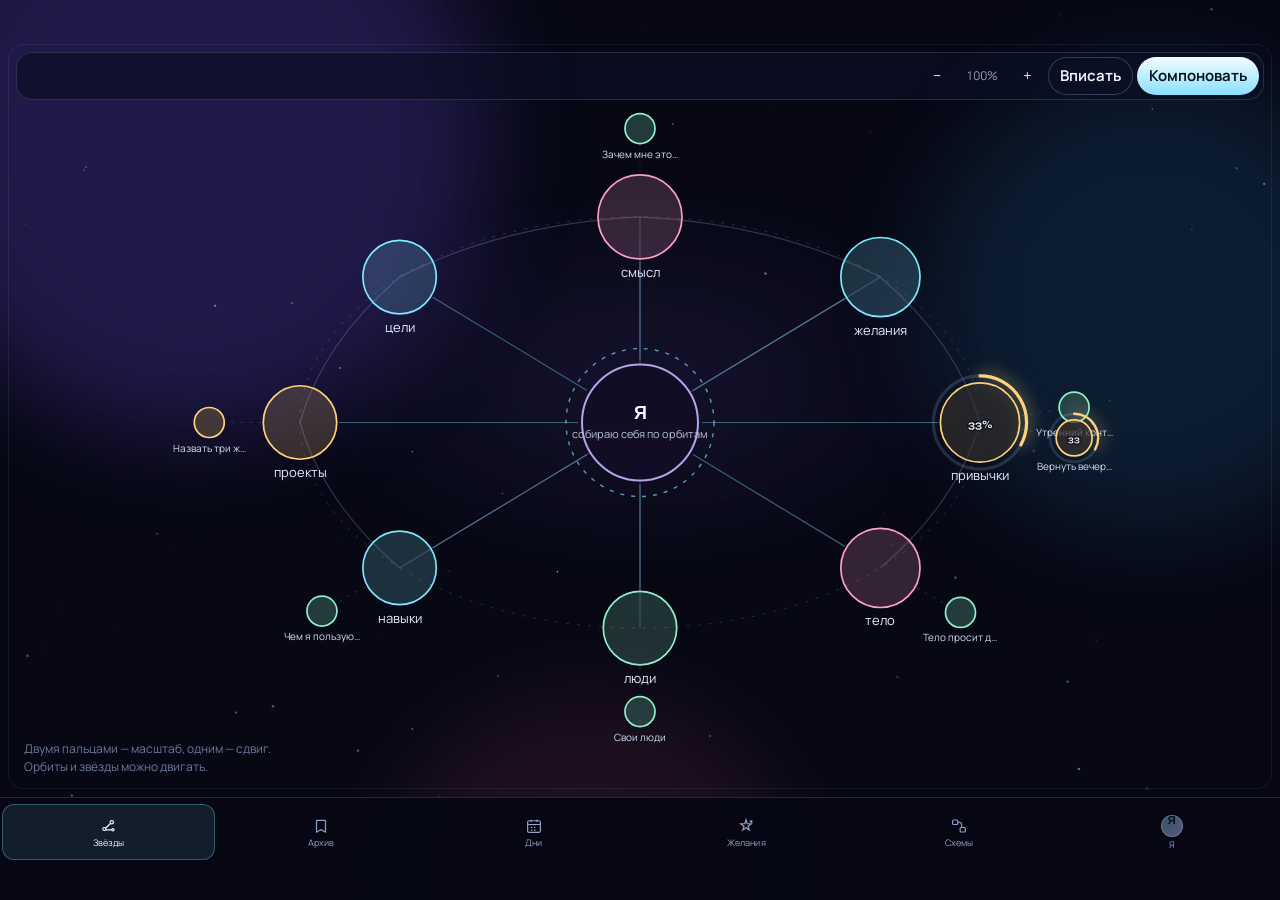
==== android/app/src/main/assets/www/index.html @ 4fc2d61b "Импорт проекта: Django-бэкенд, веб-фронт и Android-приложение Состояние на момент передачи разработк" ====
<!DOCTYPE html>
<html lang="ru">
<head>
  <meta charset="UTF-8" />
  <meta name="viewport" content="width=device-width, initial-scale=1, viewport-fit=cover, maximum-scale=1, user-scalable=no" />
  <meta name="theme-color" content="#070814" />
  <meta name="color-scheme" content="dark" />
  <meta name="csrf-token" content="" />
  <title>VoidPrism</title>
  <link rel="icon" href="favicon.svg" type="image/svg+xml" />
  <link rel="preconnect" href="https://fonts.googleapis.com" />
  <link rel="preconnect" href="https://fonts.gstatic.com" crossorigin />
  <link href="https://fonts.googleapis.com/css2?family=Manrope:wght@400;500;600;700&family=Syne:wght@600;700;800&display=swap" rel="stylesheet" />
  <link rel="stylesheet" href="css/app.css" />
  <link rel="stylesheet" href="css/mobile.css" />
</head>
<body class="is-mobile-app">
  <div class="nebula" aria-hidden="true">
    <span></span>
    <span></span>
    <span></span>
  </div>
  <canvas id="stars" aria-hidden="true"></canvas>
  <div id="app"></div>
  <script type="module" src="js/app.js"></script>
</body>
</html>
---- android/app/src/main/assets/www/css/app.css ----
:root {
  --void: #070814;
  --ink: #eef2ff;
  --muted: #93a0c4;
  --faint: #6d789c;
  --line: rgba(186, 204, 255, 0.16);
  --glass: rgba(12, 16, 38, 0.72);
  --cyan: #7ee7ff;
  --violet: #c4b5fd;
  --rose: #ff9ec8;
  --amber: #ffd27a;
  --mint: #8ef0c8;
  --shadow: 0 24px 60px rgba(0, 0, 0, 0.35);
  --sans: Manrope, "Segoe UI", sans-serif;
  --display: Syne, "Segoe UI", sans-serif;
  color-scheme: dark;
}

* { box-sizing: border-box; }

html, body {
  margin: 0;
  height: 100%;
  background: var(--void);
  color: var(--ink);
  font-family: var(--sans);
  font-size: 15px;
  line-height: 1.45;
}

body { overflow: hidden; }

button, input, textarea { font: inherit; color: inherit; }

button { cursor: pointer; }

::selection { background: rgba(126, 231, 255, 0.28); }

:focus-visible {
  outline: 2px solid var(--cyan);
  outline-offset: 2px;
}

#stars,
.nebula {
  position: fixed;
  inset: 0;
  width: 100%;
  height: 100%;
  pointer-events: none;
}

.nebula { z-index: 0; }

.nebula span {
  position: absolute;
  border-radius: 50%;
  filter: blur(50px);
  opacity: 0.7;
  animation: drift 32s ease-in-out infinite;
}

.nebula span:nth-child(1) {
  width: 46vw;
  height: 46vw;
  left: -8vw;
  top: -12vw;
  background: rgba(92, 64, 190, 0.45);
}

.nebula span:nth-child(2) {
  width: 36vw;
  height: 36vw;
  right: -8vw;
  top: 8vh;
  background: rgba(36, 120, 170, 0.28);
  animation-delay: -12s;
}

.nebula span:nth-child(3) {
  width: 32vw;
  height: 32vw;
  left: 30vw;
  bottom: -16vw;
  background: rgba(170, 60, 120, 0.22);
  animation-delay: -20s;
}

#stars { z-index: 0; }

#app {
  position: relative;
  z-index: 1;
  height: 100dvh;
  display: grid;
  grid-template-columns: 132px minmax(0, 1fr);
}

.nav {
  display: flex;
  flex-direction: column;
  align-items: stretch;
  gap: 8px;
  padding: 18px 12px 14px;
  border-right: 1px solid var(--line);
  background: rgba(7, 8, 20, 0.45);
  backdrop-filter: blur(16px);
}

.brand {
  display: grid;
  justify-items: center;
  gap: 8px;
  margin-bottom: 12px;
  text-decoration: none;
  color: inherit;
}

.brand-mark {
  width: 38px;
  height: 38px;
  background: conic-gradient(from 210deg, var(--cyan), var(--violet), var(--rose), var(--cyan));
  clip-path: polygon(50% 4%, 96% 90%, 4% 90%);
  filter: drop-shadow(0 0 12px rgba(126, 231, 255, 0.45));
}

.brand small {
  font-family: var(--display);
  font-weight: 700;
  letter-spacing: 0.08em;
  font-size: 11px;
  text-transform: uppercase;
}

.nav-btn {
  display: flex;
  flex-direction: column;
  align-items: center;
  gap: 6px;
  border: 0;
  border-radius: 16px;
  padding: 10px 4px;
  background: transparent;
  color: var(--muted);
}

.nav-btn svg { width: 22px; height: 22px; }

.nav-btn span {
  font-size: 11px;
  letter-spacing: 0.01em;
  text-align: center;
}

.nav-btn:hover { color: var(--ink); background: rgba(255, 255, 255, 0.04); }

.nav-btn.is-on {
  color: white;
  background: rgba(126, 231, 255, 0.08);
  box-shadow: inset 0 0 0 1px rgba(126, 231, 255, 0.32);
}

.nav-spacer { flex: 1; }

.me {
  display: flex;
  flex-direction: column;
  align-items: center;
  gap: 6px;
  border: 0;
  border-radius: 16px;
  padding: 8px 4px;
  background: transparent;
  color: var(--muted);
}

.me-avatar {
  width: 36px;
  height: 36px;
  border-radius: 50%;
  display: grid;
  place-items: center;
  font-family: var(--display);
  font-weight: 700;
  color: #081018;
  background: linear-gradient(160deg, var(--cyan), var(--violet) 55%, var(--rose));
}

.me-label {
  max-width: 100%;
  overflow: hidden;
  text-overflow: ellipsis;
  white-space: nowrap;
  font-size: 11px;
}

.popover {
  position: absolute;
  left: 142px;
  bottom: 16px;
  width: 300px;
  padding: 16px;
  border-radius: 20px;
  background: rgba(14, 18, 40, 0.94);
  box-shadow: var(--shadow), inset 0 0 0 1px var(--line);
  backdrop-filter: blur(18px);
  z-index: 6;
}

.popover[hidden] { display: none !important; }

.popover h2 {
  margin: 0 0 4px;
  font-family: var(--display);
  font-size: 18px;
  letter-spacing: -0.03em;
}

.popover .hint {
  margin: 0 0 12px;
  color: var(--muted);
  font-size: 13px;
}

.popover label {
  display: block;
  margin: 10px 0 6px;
  color: var(--faint);
  font-size: 12px;
}

.stage {
  min-width: 0;
  min-height: 0;
  height: 100%;
  display: flex;
  flex-direction: column;
}

.view { display: none; min-height: 0; min-width: 0; }

.view.is-on {
  display: flex;
  flex-direction: column;
  flex: 1;
  animation: rise 0.35s ease;
}

@keyframes rise {
  from { opacity: 0; }
  to { opacity: 1; }
}

@keyframes drift {
  50% { transform: translate3d(30px, -24px, 0) scale(1.06); }
}

.archive-view.is-on,
.calendar-view.is-on,
.wishlist-view.is-on { padding: 26px 32px 16px; gap: 16px; }

.view-head {
  display: flex;
  align-items: flex-end;
  justify-content: space-between;
  gap: 16px;
}

.eyebrow {
  margin: 0 0 4px;
  color: var(--cyan);
  font-size: 12px;
  letter-spacing: 0.16em;
  text-transform: uppercase;
}

h1 {
  margin: 0;
  font-family: var(--display);
  font-weight: 750;
  font-size: 42px;
  letter-spacing: -0.045em;
  line-height: 0.95;
}

.lede { margin: 8px 0 0; color: var(--muted); max-width: 46ch; }

.toolbar {
  display: flex;
  flex-wrap: wrap;
  gap: 10px;
  align-items: center;
}

.search {
  flex: 1 1 220px;
  min-width: 180px;
  border-radius: 999px;
  border: 1px solid var(--line);
  background: rgba(8, 10, 24, 0.55);
  padding: 11px 16px;
}

.filters { display: flex; gap: 6px; flex-wrap: wrap; }

.chip,
.tag-rail button,
.tone,
.tool,
.mini {
  border: 0;
  background: rgba(255, 255, 255, 0.04);
  color: var(--muted);
  box-shadow: inset 0 0 0 1px transparent;
}

.chip {
  border-radius: 999px;
  padding: 8px 12px;
}

.chip.is-on,
.tag-rail button.is-on,
.tool.is-on {
  color: white;
  background: rgba(126, 231, 255, 0.1);
  box-shadow: inset 0 0 0 1px rgba(126, 231, 255, 0.35);
}

.welcome {
  display: flex;
  justify-content: space-between;
  gap: 16px;
  align-items: center;
  padding: 12px 14px;
  border-radius: 16px;
  background: rgba(126, 231, 255, 0.06);
  box-shadow: inset 0 0 0 1px rgba(126, 231, 255, 0.18);
  color: var(--muted);
}

.welcome p { margin: 0; }

.welcome[hidden] { display: none !important; }

.archive-layout {
  flex: 1;
  min-height: 0;
  display: grid;
  grid-template-columns: 196px minmax(0, 1fr);
  gap: 18px;
}

.tag-rail {
  overflow: auto;
  display: flex;
  flex-direction: column;
  gap: 6px;
  padding-right: 4px;
}

.tag-rail button {
  display: flex;
  align-items: center;
  justify-content: space-between;
  gap: 8px;
  text-align: left;
  border-radius: 12px;
  padding: 8px 10px;
}

.tag-rail .dot {
  width: 8px;
  height: 8px;
  border-radius: 50%;
  margin-right: 8px;
  box-shadow: 0 0 8px currentColor;
}

.tag-name {
  display: flex;
  align-items: center;
  min-width: 0;
}

.tag-name em {
  font-style: normal;
  overflow: hidden;
  text-overflow: ellipsis;
  white-space: nowrap;
}

.cards-scroll {
  overflow: auto;
  min-height: 0;
  padding: 2px 4px 28px 2px;
}

.cards {
  display: grid;
  grid-template-columns: repeat(auto-fill, minmax(270px, 1fr));
  gap: 14px;
  align-content: start;
}

.card {
  position: relative;
  text-align: left;
  border: 0;
  border-radius: 22px;
  padding: 16px 16px 14px;
  color: inherit;
  background:
    linear-gradient(180deg, rgba(255, 255, 255, 0.055), rgba(255, 255, 255, 0.02)),
    rgba(10, 14, 32, 0.72);
  box-shadow: inset 0 0 0 1px rgba(190, 205, 255, 0.14);
  backdrop-filter: blur(16px);
  display: flex;
  flex-direction: column;
  gap: 10px;
  min-height: 180px;
}

.card::before {
  content: "";
  position: absolute;
  inset: 0;
  border-radius: inherit;
  padding: 1px;
  background: linear-gradient(160deg, rgba(126, 231, 255, 0.55), transparent 42%, rgba(196, 181, 253, 0.45));
  -webkit-mask: linear-gradient(#000 0 0) content-box, linear-gradient(#000 0 0);
  -webkit-mask-composite: xor;
  mask: linear-gradient(#000 0 0) content-box, linear-gradient(#000 0 0);
  mask-composite: exclude;
  pointer-events: none;
}

.card:hover { transform: translateY(-2px); }

.card.is-done { opacity: 0.62; }

.card.is-done h3 { text-decoration: line-through; text-decoration-color: rgba(255, 255, 255, 0.35); }

.card-top, .card-tags, .card-foot {
  display: flex;
  align-items: center;
  gap: 8px;
}

.card-top { justify-content: space-between; color: var(--faint); font-size: 12px; letter-spacing: 0.08em; text-transform: uppercase; }

.card h3 {
  margin: 0;
  font-family: var(--display);
  font-size: 22px;
  letter-spacing: -0.04em;
  line-height: 1.15;
}

.card-body {
  margin: 0;
  color: var(--muted);
  flex: 1;
  min-height: 0;
  overflow: hidden;
  max-height: 7.2em;
}

.card-body p { margin: 0 0 0.35em; }

.card-body p:last-child { margin-bottom: 0; }

.progress-badge {
  display: grid;
  grid-template-columns: auto minmax(0, 1fr);
  grid-template-rows: auto auto;
  gap: 2px 10px;
  align-items: center;
  padding: 8px 10px;
  border-radius: 16px;
  background: rgba(126, 231, 255, 0.06);
  box-shadow: inset 0 0 0 1px rgba(126, 231, 255, 0.16);
}

.progress-badge.is-mid {
  background: rgba(255, 210, 122, 0.08);
  box-shadow: inset 0 0 0 1px rgba(255, 210, 122, 0.22);
}

.progress-badge.is-complete {
  background: rgba(142, 240, 200, 0.08);
  box-shadow: inset 0 0 0 1px rgba(142, 240, 200, 0.24);
}

.progress-badge-ring {
  grid-row: 1 / span 2;
}

.badge-arc-track {
  stroke: rgba(186, 204, 255, 0.18);
}

.badge-arc {
  stroke: var(--cyan);
  filter: drop-shadow(0 0 6px rgba(126, 231, 255, 0.45));
}

.progress-badge.is-mid .badge-arc { stroke: var(--amber); filter: drop-shadow(0 0 6px rgba(255, 210, 122, 0.45)); }
.progress-badge.is-complete .badge-arc { stroke: var(--mint); filter: drop-shadow(0 0 6px rgba(142, 240, 200, 0.5)); }

.progress-badge-copy {
  display: flex;
  flex-direction: column;
  gap: 1px;
  min-width: 0;
}

.progress-badge-copy strong {
  font-family: var(--display);
  font-size: 20px;
  letter-spacing: -0.04em;
  line-height: 1;
}

.progress-badge-copy span {
  color: var(--faint);
  font-size: 12px;
}

.progress-bar {
  grid-column: 2;
  height: 4px;
  border-radius: 999px;
  background: rgba(255, 255, 255, 0.06);
  overflow: hidden;
}

.progress-bar i {
  display: block;
  height: 100%;
  border-radius: inherit;
  background: linear-gradient(90deg, var(--cyan), var(--violet));
  box-shadow: 0 0 10px rgba(126, 231, 255, 0.45);
  transition: width 0.35s ease;
}

.progress-badge.is-mid .progress-bar i {
  background: linear-gradient(90deg, var(--amber), var(--rose));
}

.progress-badge.is-complete .progress-bar i {
  background: linear-gradient(90deg, var(--mint), var(--cyan));
}

.editor-progress:not([hidden]) {
  display: block;
}

.card.has-progress {
  background:
    linear-gradient(180deg, rgba(126, 231, 255, 0.07), rgba(255, 255, 255, 0.02)),
    rgba(10, 14, 32, 0.72);
}

.card-tags { flex-wrap: wrap; }

.mini-tag {
  border: 0;
  border-radius: 999px;
  padding: 4px 8px;
  background: rgba(255, 255, 255, 0.05);
  color: var(--ink);
  font-size: 12px;
}

.card-foot { justify-content: space-between; }

.pin, .status-orb {
  border: 0;
  background: transparent;
  color: var(--muted);
}

.pin { opacity: 0; padding: 0; }

.card:hover .pin,
.card:focus-within .pin,
.pin.is-on { opacity: 1; color: var(--amber); }

.pin svg, .icon-btn svg { width: 18px; height: 18px; }

.status-orb {
  width: 22px;
  height: 22px;
  border-radius: 50%;
  box-shadow: inset 0 0 0 1.5px var(--cyan);
}

.status-orb.focus {
  background: radial-gradient(circle at 35% 35%, white, var(--amber));
  box-shadow: 0 0 12px rgba(255, 210, 122, 0.8);
}

.status-orb.done {
  background: var(--mint);
  box-shadow: none;
}

.status-orb.wish-orb { box-shadow: inset 0 0 0 1.5px var(--rose); }

.status-orb.wish-orb.focus {
  background: radial-gradient(circle at 35% 35%, white, var(--rose));
  box-shadow: 0 0 12px rgba(255, 158, 200, 0.75);
}

.status-orb.wish-orb.done {
  background: linear-gradient(160deg, var(--violet), var(--rose));
}

.card.is-wish::before {
  background: linear-gradient(160deg, rgba(255, 158, 200, 0.55), transparent 42%, rgba(196, 181, 253, 0.45));
}

.empty {
  padding: 48px 12px;
  color: var(--muted);
  text-align: center;
}

.empty strong {
  display: block;
  margin-bottom: 6px;
  color: var(--ink);
  font-family: var(--display);
  font-size: 28px;
  letter-spacing: -0.04em;
}

.btn {
  border: 0;
  border-radius: 999px;
  padding: 11px 16px;
  font-weight: 700;
  color: #071018;
  background: linear-gradient(180deg, #f3fdff, #8adfff);
}

.btn:hover { filter: brightness(1.05); }

.btn.ghost {
  background: transparent;
  color: var(--ink);
  box-shadow: inset 0 0 0 1px rgba(190, 205, 255, 0.24);
}

.btn.danger {
  background: linear-gradient(180deg, #ffe0ec, #ff8eb8);
  color: #2a0c18;
}

.btn.slim { padding: 8px 12px; font-weight: 650; }

.drawer-back {
  position: fixed;
  inset: 0;
  z-index: 20;
  display: none;
  justify-content: flex-end;
  background: rgba(4, 6, 16, 0.46);
  backdrop-filter: blur(6px);
}

.drawer-back.is-open { display: flex; }

.drawer {
  width: min(480px, 100%);
  height: 100%;
  overflow: auto;
  padding: 28px 26px 24px;
  background:
    radial-gradient(500px 240px at 100% 0%, rgba(126, 231, 255, 0.12), transparent 60%),
    rgba(10, 12, 28, 0.96);
  box-shadow: -24px 0 80px rgba(0, 0, 0, 0.35);
  display: flex;
  flex-direction: column;
  gap: 14px;
}

.drawer-head {
  display: flex;
  justify-content: space-between;
  align-items: center;
}

.segmented { display: flex; flex-wrap: wrap; gap: 6px; }

.drawer-head .segmented { max-width: 320px; }

.title-input, .body-input, .text-input {
  width: 100%;
  border-radius: 16px;
  border: 1px solid var(--line);
  background: rgba(6, 8, 20, 0.45);
  padding: 12px 14px;
}

.title-input {
  font-family: var(--display);
  font-size: 32px;
  letter-spacing: -0.04em;
  border: 0;
  padding-left: 0;
  background: transparent;
}

.body-input {
  min-height: 180px;
  resize: vertical;
  line-height: 1.55;
  font-variant-numeric: tabular-nums;
}

.list-toolbar {
  display: flex;
  flex-wrap: wrap;
  gap: 6px;
}

.list-btn {
  display: inline-flex;
  align-items: center;
  gap: 7px;
  border: 0;
  border-radius: 999px;
  padding: 7px 12px;
  background: rgba(255, 255, 255, 0.04);
  color: var(--muted);
  box-shadow: inset 0 0 0 1px transparent;
}

.list-btn svg { width: 16px; height: 16px; }

.list-btn:hover {
  color: var(--ink);
  background: rgba(126, 231, 255, 0.08);
  box-shadow: inset 0 0 0 1px rgba(126, 231, 255, 0.28);
}

.body-preview {
  border-radius: 16px;
  border: 1px solid var(--line);
  background: rgba(6, 8, 20, 0.35);
  padding: 12px 14px;
  min-height: 72px;
  color: var(--muted);
}

.body-preview:empty::before {
  content: "Так список будет выглядеть в архиве";
  color: var(--faint);
  font-size: 13px;
}

.body-render p {
  margin: 0 0 0.55em;
  white-space: pre-wrap;
}

.body-render p:last-child { margin-bottom: 0; }

.body-render .body-empty,
.body-render .body-more {
  color: var(--faint);
}

.body-list {
  margin: 0 0 0.7em;
  padding: 0;
  list-style: none;
  display: grid;
  gap: 0.35em;
}

.body-list:last-child { margin-bottom: 0; }

.body-bullets {
  padding: 8px 10px;
  border-radius: 14px;
  background: rgba(126, 231, 255, 0.05);
  box-shadow: inset 0 0 0 1px rgba(126, 231, 255, 0.12);
}

.body-bullets li {
  position: relative;
  padding-left: 1.1em;
}

.body-bullets li::before {
  content: "";
  position: absolute;
  left: 0.15em;
  top: 0.55em;
  width: 0.38em;
  height: 0.38em;
  border-radius: 50%;
  background: var(--cyan);
  box-shadow: 0 0 8px rgba(126, 231, 255, 0.55);
}

.body-numbers {
  counter-reset: body-line;
  padding: 2px 0;
}

.body-numbers li {
  counter-increment: body-line;
  display: grid;
  grid-template-columns: 1.6em minmax(0, 1fr);
  gap: 0.35em;
  align-items: baseline;
}

.body-numbers li::before {
  content: counter(body-line) ".";
  color: var(--violet);
  font-variant-numeric: tabular-nums;
  font-weight: 650;
}

.body-checklist {
  padding: 8px 10px;
  border-radius: 14px;
  background: rgba(196, 181, 253, 0.05);
  box-shadow: inset 0 0 0 1px rgba(196, 181, 253, 0.14);
}

.check-item {
  display: grid;
  grid-template-columns: 1.1em minmax(0, 1fr);
  gap: 0.5em;
  align-items: start;
}

.body-preview .check-item,
.card-body .check-item { cursor: pointer; }

.body-preview .check-item:hover .check-box,
.card-body .check-item:hover .check-box {
  box-shadow: inset 0 0 0 1.5px var(--cyan);
}

.check-box {
  width: 0.95em;
  height: 0.95em;
  margin-top: 0.2em;
  border-radius: 4px;
  box-shadow: inset 0 0 0 1.5px rgba(196, 181, 253, 0.7);
  background: transparent;
}

.check-item.is-done {
  color: var(--faint);
  text-decoration: line-through;
  text-decoration-color: rgba(255, 255, 255, 0.28);
}

.check-item.is-done .check-box {
  background: linear-gradient(160deg, var(--mint), var(--cyan));
  box-shadow: none;
}

.field-error { min-height: 1.2em; margin: 0; color: var(--rose); font-size: 13px; }

.tag-editor {
  display: flex;
  flex-wrap: wrap;
  gap: 6px;
  padding: 8px;
  border-radius: 16px;
  border: 1px solid var(--line);
  background: rgba(6, 8, 20, 0.45);
}

.tag-editor input {
  flex: 1 1 120px;
  min-width: 120px;
  border: 0;
  background: transparent;
  padding: 6px;
  outline: none;
}

.tag-chip {
  display: inline-flex;
  align-items: center;
  gap: 6px;
  border-radius: 999px;
  padding: 4px 8px 4px 10px;
  background: rgba(196, 181, 253, 0.14);
}

.tag-chip button {
  border: 0;
  background: transparent;
  color: var(--muted);
  padding: 0 2px;
}

.drawer-actions {
  display: flex;
  justify-content: space-between;
  gap: 10px;
  margin-top: auto;
}

.drawer-actions div { display: flex; gap: 8px; }

.check {
  display: flex;
  align-items: center;
  gap: 8px;
  color: var(--muted);
}

.constellation-view.is-on { padding: 18px 18px 18px 10px; }

.constellation-layout {
  flex: 1;
  min-height: 0;
  display: grid;
  grid-template-columns: minmax(0, 1fr) 332px;
  gap: 12px;
}

.sky {
  position: relative;
  min-width: 0;
  min-height: 0;
  border-radius: 28px;
  background: radial-gradient(500px 280px at 50% 45%, rgba(90, 70, 170, 0.16), transparent 70%);
  box-shadow: inset 0 0 0 1px rgba(186, 204, 255, 0.08);
}

.sky-tools {
  position: absolute;
  top: 14px;
  right: 14px;
  z-index: 3;
  display: flex;
  align-items: center;
  gap: 6px;
  padding: 5px;
  border-radius: 16px;
  background: rgba(12, 16, 36, 0.72);
  box-shadow: inset 0 0 0 1px var(--line);
  backdrop-filter: blur(12px);
}

.sky-zoom-label {
  min-width: 44px;
  text-align: center;
  color: var(--muted);
  font-variant-numeric: tabular-nums;
  font-size: 12px;
}

.sky svg { width: 100%; height: 100%; display: block; touch-action: none; }

.sky.is-dragging { cursor: grabbing; }

.sky.is-space { cursor: grab; }

.sky.is-panning { cursor: grabbing; }

.sky.is-composing .guide {
  animation: ring-pulse 0.55s ease;
}

.guide {
  fill: none;
  stroke: rgba(186, 204, 255, 0.18);
  stroke-dasharray: 3 8;
}

.spoke { fill: none; stroke: rgba(126, 231, 255, 0.45); stroke-width: 1.2; }

.entry-link {
  fill: none;
  stroke: rgba(186, 210, 255, 0.35);
  stroke-width: 1.1;
  stroke-dasharray: 3 6;
}

.chord { fill: none; stroke: rgba(196, 181, 253, 0.35); stroke-width: 1.15; }

.theme-dot, .moon-dot, .star-dot {
  fill: color-mix(in srgb, currentColor 18%, transparent);
  stroke: currentColor;
  stroke-width: 1.7;
}

.star-dot {
  fill: color-mix(in srgb, currentColor 22%, rgba(8, 10, 24, 0.55));
}

.orbit-arc-track, .moon-arc-track {
  stroke: rgba(186, 204, 255, 0.16);
}

.orbit-arc, .moon-arc {
  stroke: currentColor;
  filter: drop-shadow(0 0 8px currentColor);
}

.orbit-progress.is-complete .orbit-arc,
.moon-progress.is-complete .moon-arc {
  stroke: var(--mint);
  filter: drop-shadow(0 0 10px rgba(142, 240, 200, 0.7));
}

.orbit-progress-label, .moon-progress-label {
  fill: #f4f7ff;
  font-family: var(--display);
  font-weight: 700;
  pointer-events: none;
  paint-order: stroke;
  stroke: rgba(8, 10, 24, 0.55);
  stroke-width: 3px;
}

.theme.has-progress .theme-dot {
  fill: color-mix(in srgb, currentColor 12%, rgba(8, 10, 24, 0.55));
}

.moon.has-progress .moon-dot {
  fill: color-mix(in srgb, currentColor 14%, rgba(8, 10, 24, 0.65));
}

.entry-progress-bar {
  display: block;
  margin-top: 6px;
  height: 3px;
  border-radius: 999px;
  background: rgba(255, 255, 255, 0.06);
  overflow: hidden;
}

.entry-progress-bar i {
  display: block;
  height: 100%;
  border-radius: inherit;
  background: linear-gradient(90deg, var(--cyan), var(--violet));
}

.theme:hover .theme-dot,
.moon:hover .moon-dot,
.star:hover .star-dot {
  stroke-width: 3;
  filter: drop-shadow(0 0 8px currentColor);
}

.theme, .moon, .star, .core { cursor: pointer; }

.theme, .star { cursor: grab; }

.theme.is-dragging,
.star.is-dragging { cursor: grabbing; }

.theme.is-dragging .theme-dot,
.star.is-dragging .star-dot {
  stroke-width: 3.5;
  filter: drop-shadow(0 0 14px currentColor);
}

.theme.is-dim,
.star.is-dim { opacity: 0.28; }

.star-label {
  fill: #d7def8;
  font-family: var(--sans);
  text-anchor: middle;
  pointer-events: none;
}

svg.is-live .theme-dot,
svg.is-live .star-dot {
  animation: orbit-breathe 4.8s ease-in-out infinite;
  animation-delay: var(--drift-delay, 0s);
  transform-box: fill-box;
  transform-origin: center;
}

svg.is-live .guide {
  animation: ring-soft 10s ease-in-out infinite;
}

@keyframes orbit-breathe {
  0%, 100% { transform: translateY(0) scale(1); }
  50% { transform: translateY(-2px) scale(1.04); }
}

@keyframes ring-soft {
  0%, 100% { opacity: 0.7; }
  50% { opacity: 1; }
}

@keyframes ring-pulse {
  from { stroke: rgba(126, 231, 255, 0.15); }
  40% { stroke: rgba(126, 231, 255, 0.75); }
  to { stroke: rgba(186, 204, 255, 0.18); }
}

.star.has-progress .star-dot {
  fill: color-mix(in srgb, currentColor 14%, rgba(8, 10, 24, 0.65));
}

@media (prefers-reduced-motion: reduce) {
  svg.is-live .theme-dot,
  svg.is-live .star-dot,
  svg.is-live .guide,
  .sky.is-composing .guide {
    animation: none !important;
  }
}

.theme-label, .moon-label {
  fill: #e7ecff;
  font-family: var(--sans);
  text-anchor: middle;
  pointer-events: none;
}

.core-bg { fill: #120d24; stroke: rgba(196, 181, 253, 0.9); stroke-width: 2; }

.core-ring { fill: none; stroke: rgba(126, 231, 255, 0.65); stroke-width: 1.4; stroke-dasharray: 4 7; }

.core-face {
  height: 100%;
  display: flex;
  flex-direction: column;
  align-items: center;
  justify-content: center;
  text-align: center;
  pointer-events: none;
  color: #f4f7ff;
  font-family: var(--display);
}

.core-face strong { font-size: 18px; letter-spacing: -0.04em; line-height: 1.1; }

.core-face span {
  margin-top: 3px;
  font-family: var(--sans);
  font-size: 11px;
  line-height: 1.3;
  color: #b7c0dc;
  display: -webkit-box;
  -webkit-line-clamp: 2;
  -webkit-box-orient: vertical;
  overflow: hidden;
}

.legend {
  position: absolute;
  left: 16px;
  bottom: 14px;
  margin: 0;
  color: var(--faint);
  font-size: 12px;
  max-width: 36ch;
}

.dossier {
  overflow: auto;
  border-radius: 24px;
  padding: 18px 16px 20px;
  background: var(--glass);
  box-shadow: inset 0 0 0 1px var(--line);
  backdrop-filter: blur(16px);
}

.dossier h2 {
  margin: 0;
  font-family: var(--display);
  font-size: 28px;
  letter-spacing: -0.04em;
}

.dossier .back {
  border: 0;
  background: transparent;
  color: var(--cyan);
  padding: 0 0 8px;
}

.stats {
  display: grid;
  grid-template-columns: repeat(3, 1fr);
  gap: 8px;
  margin: 14px 0;
}

.stats-four {
  grid-template-columns: repeat(2, 1fr);
}

.wish-stats {
  max-width: 420px;
}

.wishlist-view .wish-stats { margin-top: 2px; }

.when-row {
  display: grid;
  gap: 6px;
  margin: 0 0 10px;
}

.when-fields {
  display: flex;
  gap: 8px;
  align-items: center;
}

.when-input {
  flex: 1;
  min-width: 0;
}

.card.is-event {
  border-color: color-mix(in srgb, var(--cyan) 35%, var(--line));
}

.calendar-view {
  min-height: 0;
}

.cal-head-tools {
  display: flex;
  flex-direction: column;
  align-items: flex-end;
  gap: 10px;
}

.cal-toolbar {
  display: flex;
  flex-wrap: wrap;
  align-items: center;
  gap: 12px 18px;
}

.cal-nav {
  display: flex;
  align-items: center;
  gap: 6px;
  flex: 1;
  min-width: 220px;
}

.cal-title {
  margin-left: 8px;
  font-family: var(--display);
  font-size: 18px;
  letter-spacing: -0.03em;
  text-transform: capitalize;
}

.cal-layout {
  flex: 1;
  min-height: 0;
  display: grid;
  grid-template-columns: minmax(0, 1fr) 280px;
  gap: 0;
  border: 1px solid var(--line);
  border-radius: 18px;
  overflow: hidden;
  background: rgba(8, 10, 24, 0.45);
}

.cal-board {
  min-width: 0;
  min-height: 0;
  overflow: auto;
  padding: 12px;
}

.cal-panel {
  border-left: 1px solid var(--line);
  background: rgba(10, 12, 28, 0.72);
  padding: 16px;
  display: flex;
  flex-direction: column;
  gap: 12px;
  min-height: 0;
  overflow: auto;
}

.cal-panel h2 {
  margin: 0;
  font-family: var(--display);
  font-size: 22px;
  letter-spacing: -0.03em;
  text-transform: capitalize;
}

.cal-panel-actions {
  display: flex;
  gap: 8px;
  flex-wrap: wrap;
}

.cal-panel-list {
  display: grid;
  gap: 8px;
}

.cal-panel-card {
  border: 1px solid var(--line);
  border-radius: 12px;
  padding: 10px 12px;
  background: rgba(255, 255, 255, 0.03);
  cursor: pointer;
}

.cal-panel-card:hover {
  border-color: color-mix(in srgb, currentColor 40%, var(--line));
}

.cal-panel-card.tone-amber { color: var(--amber); }
.cal-panel-card.tone-mint { color: var(--mint); }
.cal-panel-card.tone-cyan { color: var(--cyan); }

.cal-panel-card h3 {
  margin: 4px 0 0;
  color: var(--ink);
  font-size: 15px;
  font-weight: 600;
}

.cal-panel-meta {
  display: flex;
  justify-content: space-between;
  gap: 8px;
  font-size: 11px;
  letter-spacing: 0.04em;
  text-transform: uppercase;
  opacity: 0.85;
}

.cal-month {
  display: grid;
  gap: 8px;
  min-height: 100%;
}

.cal-weekdays,
.cal-grid {
  display: grid;
  grid-template-columns: repeat(7, minmax(0, 1fr));
  gap: 6px;
}

.cal-weekday {
  text-align: center;
  color: var(--faint);
  font-size: 11px;
  letter-spacing: 0.12em;
  text-transform: uppercase;
  padding: 4px 0;
}

.cal-cell {
  min-width: 0;
  min-height: 104px;
  border: 1px solid var(--line);
  border-radius: 12px;
  padding: 8px;
  background: rgba(255, 255, 255, 0.02);
  display: flex;
  flex-direction: column;
  gap: 6px;
  cursor: pointer;
  overflow: hidden;
}

.cal-cell:hover { background: rgba(255, 255, 255, 0.04); }

.cal-cell.is-out { opacity: 0.42; }

.cal-cell.is-today {
  box-shadow: inset 0 0 0 1px color-mix(in srgb, var(--cyan) 55%, transparent);
}

.cal-cell.is-selected {
  background: rgba(126, 231, 255, 0.08);
  border-color: color-mix(in srgb, var(--cyan) 45%, var(--line));
}

.cal-cell-top {
  display: flex;
  justify-content: space-between;
  align-items: center;
}

.cal-daynum {
  font-family: var(--display);
  font-size: 15px;
}

.cal-count {
  font-size: 11px;
  color: var(--muted);
}

.cal-cell-items {
  display: grid;
  gap: 3px;
  min-width: 0;
  min-height: 0;
  overflow: hidden;
}

.cal-item {
  border: 0;
  border-radius: 7px;
  padding: 3px 6px;
  display: flex;
  gap: 6px;
  align-items: center;
  text-align: left;
  background: color-mix(in srgb, currentColor 14%, transparent);
  color: inherit;
  font-size: 11px;
  line-height: 1.2;
  width: 100%;
  max-width: 100%;
  min-width: 0;
  overflow: hidden;
  box-sizing: border-box;
}

.cal-item.tone-amber { color: var(--amber); }
.cal-item.tone-mint { color: var(--mint); }
.cal-item.tone-cyan { color: var(--cyan); }

.cal-item-time {
  opacity: 0.8;
  flex: 0 0 auto;
}

.cal-item-title {
  flex: 1 1 auto;
  min-width: 0;
  overflow: hidden;
  text-overflow: ellipsis;
  white-space: nowrap;
}

.cal-more {
  font-size: 11px;
  color: var(--faint);
  padding-left: 4px;
}

.cal-week {
  display: grid;
  gap: 8px;
  min-width: 720px;
}

.cal-week-head,
.cal-week-allday,
.cal-week-cols {
  display: grid;
  grid-template-columns: 52px repeat(7, minmax(0, 1fr));
  gap: 4px;
}

.cal-week-body {
  display: grid;
  grid-template-columns: 52px minmax(0, 1fr);
  gap: 4px;
}

.cal-week-cols {
  grid-template-columns: repeat(7, minmax(0, 1fr));
}

.cal-week-day,
.cal-allday-col,
.cal-day-col {
  border: 1px solid var(--line);
  border-radius: 10px;
  background: rgba(255, 255, 255, 0.02);
}

.cal-week-day {
  display: flex;
  flex-direction: column;
  align-items: center;
  gap: 2px;
  padding: 8px 4px;
  color: var(--muted);
  background: transparent;
}

.cal-week-day strong {
  color: var(--ink);
  font-family: var(--display);
  font-size: 18px;
}

.cal-week-day.is-today,
.cal-allday-col.is-today,
.cal-day-col.is-today {
  box-shadow: inset 0 0 0 1px color-mix(in srgb, var(--cyan) 45%, transparent);
}

.cal-week-day.is-selected,
.cal-allday-col.is-selected,
.cal-day-col.is-selected {
  background: rgba(126, 231, 255, 0.07);
}

.cal-corner,
.cal-corner-label {
  color: var(--faint);
  font-size: 11px;
  display: flex;
  align-items: end;
  justify-content: center;
  padding-bottom: 6px;
}

.cal-allday-col {
  min-width: 0;
  min-height: 52px;
  padding: 4px;
  display: grid;
  gap: 3px;
  align-content: start;
  overflow: hidden;
}

.cal-allday-empty {
  color: var(--faint);
  font-size: 12px;
  text-align: center;
  padding: 8px 0;
}

.cal-hours {
  display: flex;
  flex-direction: column;
}

.cal-hour {
  color: var(--faint);
  font-size: 11px;
  border-top: 1px solid rgba(186, 204, 255, 0.08);
  padding-top: 2px;
}

.cal-day-col {
  position: relative;
  overflow: hidden;
}

.cal-slots {
  position: absolute;
  inset: 0;
  display: flex;
  flex-direction: column;
}

.cal-slot {
  border: 0;
  border-top: 1px solid rgba(186, 204, 255, 0.07);
  background: transparent;
  padding: 0;
}

.cal-slot:hover {
  background: rgba(126, 231, 255, 0.06);
}

.cal-blocks {
  position: absolute;
  inset: 0;
  pointer-events: none;
}

.cal-block {
  pointer-events: auto;
  position: absolute;
  left: 4px;
  right: 4px;
  min-height: 34px;
  border: 0;
  border-radius: 8px;
  padding: 4px 6px;
  display: grid;
  gap: 1px;
  text-align: left;
  background: color-mix(in srgb, currentColor 18%, rgba(8, 10, 24, 0.85));
  color: inherit;
  font-size: 11px;
  z-index: 1;
}

.cal-block.tone-amber { color: var(--amber); }
.cal-block.tone-mint { color: var(--mint); }
.cal-block.tone-cyan { color: var(--cyan); }

.cal-block strong {
  font-size: 10px;
  opacity: 0.85;
}

.empty.slim {
  padding: 18px 12px;
}

.chip.slim {
  padding: 4px 10px;
  font-size: 12px;
}

.wish-scroll {
  flex: 1;
  min-height: 0;
  overflow: auto;
  padding: 2px 4px 28px 2px;
}

.wish-grid {
  display: grid;
  grid-template-columns: repeat(auto-fill, minmax(280px, 1fr));
  gap: 14px;
  align-content: start;
}

.wish-card {
  position: relative;
  overflow: hidden;
  border: 0;
  border-radius: 24px;
  padding: 16px 16px 14px;
  text-align: left;
  color: inherit;
  background:
    linear-gradient(180deg, rgba(255, 158, 200, 0.08), rgba(255, 255, 255, 0.02)),
    rgba(12, 10, 28, 0.78);
  box-shadow: inset 0 0 0 1px rgba(255, 158, 200, 0.18);
  backdrop-filter: blur(16px);
  display: flex;
  flex-direction: column;
  gap: 10px;
  min-height: 200px;
  cursor: pointer;
}

.wish-card:hover { transform: translateY(-2px); }

.wish-glow {
  position: absolute;
  width: 160px;
  height: 160px;
  right: -40px;
  top: -50px;
  border-radius: 50%;
  background: radial-gradient(circle, rgba(255, 158, 200, 0.28), transparent 70%);
  pointer-events: none;
}

.wish-card.status-focus .wish-glow {
  background: radial-gradient(circle, rgba(255, 210, 122, 0.28), transparent 70%);
}

.wish-card.status-done {
  opacity: 0.72;
}

.wish-card.status-done h3 {
  text-decoration: line-through;
  text-decoration-color: rgba(255, 255, 255, 0.3);
}

.wish-top, .wish-foot {
  display: flex;
  align-items: center;
  justify-content: space-between;
  gap: 8px;
}

.wish-kind, .wish-date {
  color: var(--faint);
  font-size: 12px;
  letter-spacing: 0.08em;
  text-transform: uppercase;
}

.wish-stars {
  color: var(--rose);
  letter-spacing: 0.12em;
  font-size: 13px;
}

.wish-card h3 {
  margin: 0;
  font-family: var(--display);
  font-size: 24px;
  letter-spacing: -0.04em;
  line-height: 1.15;
}

.wish-body {
  color: var(--muted);
  flex: 1;
  max-height: 7em;
  overflow: hidden;
}

.wish-status {
  border: 0;
  border-radius: 999px;
  padding: 7px 12px;
  background: rgba(255, 158, 200, 0.12);
  color: var(--ink);
  box-shadow: inset 0 0 0 1px rgba(255, 158, 200, 0.28);
}

.wish-card.status-focus .wish-status {
  background: rgba(255, 210, 122, 0.14);
  box-shadow: inset 0 0 0 1px rgba(255, 210, 122, 0.35);
}

.wish-card.status-done .wish-status {
  background: rgba(142, 240, 200, 0.12);
  box-shadow: inset 0 0 0 1px rgba(142, 240, 200, 0.3);
}

.wish-foot .pin { opacity: 1; }

.stat {
  padding: 10px 8px;
  border-radius: 14px;
  background: rgba(255, 255, 255, 0.03);
}

.stat b {
  display: block;
  font-family: var(--display);
  font-size: 22px;
  letter-spacing: -0.04em;
}

.stat span { color: var(--faint); font-size: 12px; }

.orbit-list { display: flex; flex-direction: column; gap: 6px; margin-top: 8px; }

.orbit-list button, .entry-row {
  width: 100%;
  text-align: left;
  border: 0;
  border-radius: 14px;
  padding: 10px 10px;
  background: rgba(255, 255, 255, 0.03);
  color: inherit;
}

.entry-row small, .orbit-list small { color: var(--faint); }

.entry-row { display: flex; flex-direction: column; gap: 2px; }

.dossier-actions { display: flex; flex-wrap: wrap; gap: 8px; margin-top: 14px; }

.canvas-view { position: relative; }

.canvas-bar {
  display: flex;
  align-items: center;
  justify-content: space-between;
  gap: 12px;
  padding: 12px 14px 0;
  z-index: 2;
}

.board-tabs {
  display: flex;
  gap: 6px;
  overflow: auto;
  min-width: 0;
  flex: 1;
}

.board-tab {
  display: inline-flex;
  align-items: center;
  gap: 6px;
  border: 0;
  border-radius: 999px;
  padding: 7px 8px 7px 12px;
  background: rgba(255, 255, 255, 0.04);
  color: var(--muted);
  white-space: nowrap;
}

.board-tab.is-on {
  color: white;
  box-shadow: inset 0 0 0 1px rgba(126, 231, 255, 0.35);
}

.board-tab .x, .icon-btn, .mini {
  border: 0;
  background: transparent;
  color: inherit;
  border-radius: 8px;
  padding: 2px 6px;
}

.rename {
  width: 140px;
  border: 0;
  background: transparent;
  padding: 0;
}

.bar-actions { display: flex; align-items: center; gap: 6px; }

.zoom-label {
  min-width: 48px;
  text-align: center;
  color: var(--muted);
  font-variant-numeric: tabular-nums;
}

.board-view {
  position: relative;
  flex: 1;
  min-height: 0;
  overflow: hidden;
  touch-action: none;
  cursor: default;
  margin: 10px 12px 12px;
  border-radius: 28px;
  box-shadow: inset 0 0 0 1px rgba(186, 204, 255, 0.1);
  background: rgba(5, 7, 18, 0.35);
}

.board-grid {
  position: absolute;
  inset: 0;
  background-image: radial-gradient(rgba(186, 204, 255, 0.45) 1px, transparent 1px);
  pointer-events: none;
}

.board-world {
  position: absolute;
  inset: 0;
  transform-origin: 0 0;
  pointer-events: none;
}

.board-links {
  position: absolute;
  inset: 0;
  width: 100%;
  height: 100%;
  overflow: visible;
  pointer-events: none;
}

.board-links .hit { pointer-events: stroke; cursor: pointer; }

.wire { fill: none; stroke: rgba(186, 210, 255, 0.85); stroke-width: 2; }

.wire.is-on { stroke: var(--cyan); stroke-width: 2.6; }

.rubber { fill: none; stroke: var(--amber); stroke-width: 1.6; stroke-dasharray: 5 6; }

.board-view[data-tool="hand"],
.board-view.is-space { cursor: grab; }

.board-view.is-panning { cursor: grabbing; }

.board-view[data-tool="card"],
.board-view[data-tool="circle"],
.board-view[data-tool="diamond"],
.board-view[data-tool="text"],
.board-view[data-tool="link"] { cursor: crosshair; }

.node {
  position: absolute;
  pointer-events: auto;
  display: flex;
  align-items: center;
  justify-content: center;
  color: var(--ink);
  user-select: none;
}

.node-shape {
  position: absolute;
  inset: 0;
  box-shadow: inset 0 0 0 1.5px color-mix(in srgb, currentColor 70%, white);
  background: color-mix(in srgb, currentColor 16%, rgba(10, 12, 28, 0.82));
}

.node-card .node-shape { border-radius: 18px; }

.node-circle .node-shape { border-radius: 50%; }

.node-diamond .node-shape { clip-path: polygon(50% 0%, 100% 50%, 50% 100%, 0% 50%); }

.node-text .node-shape { background: transparent; box-shadow: none; }

.node-label {
  position: relative;
  z-index: 1;
  width: 100%;
  padding: 12px 14px;
  white-space: pre-wrap;
  word-break: break-word;
  line-height: 1.35;
  text-align: center;
}

.node-card .node-label { text-align: left; }

.node-diamond .node-label { max-width: 62%; padding: 8px; }

.node-circle .node-label { max-width: 78%; }

.node.is-selected .node-shape {
  box-shadow:
    inset 0 0 0 1.5px color-mix(in srgb, currentColor 75%, white),
    0 0 0 2px rgba(126, 231, 255, 0.85);
}

.node-text.is-selected .node-label { box-shadow: 0 0 0 1.5px rgba(126, 231, 255, 0.8); border-radius: 10px; }

.node.is-link-source .node-shape { box-shadow: 0 0 0 2px var(--amber), inset 0 0 0 1.5px currentColor; }

.node-edit {
  position: relative;
  z-index: 1;
  width: 100%;
  height: 100%;
  resize: none;
  border: 0;
  background: transparent;
  text-align: inherit;
  padding: 12px 14px;
  line-height: 1.35;
  outline: none;
}

.node-resize {
  display: none;
  position: absolute;
  right: -5px;
  bottom: -5px;
  width: 14px;
  height: 14px;
  border-radius: 50%;
  background: white;
  box-shadow: 0 0 0 2px #143044;
  z-index: 2;
  cursor: nwse-resize;
}

.node.is-selected .node-resize { display: block; }

.tone-cyan { color: var(--cyan); }
.tone-violet { color: var(--violet); }
.tone-rose { color: var(--rose); }
.tone-amber { color: var(--amber); }
.tone-mint { color: var(--mint); }

.board-hint {
  position: absolute;
  inset: 0;
  display: grid;
  place-items: center;
  pointer-events: none;
  color: var(--muted);
  text-align: center;
  padding: 24px;
}

.board-hint[hidden] { display: none !important; }

.board-hint strong {
  display: block;
  margin-bottom: 6px;
  font-family: var(--display);
  font-size: 32px;
  color: var(--ink);
  letter-spacing: -0.04em;
}

.tool-dock {
  position: absolute;
  left: 50%;
  bottom: 26px;
  transform: translateX(-50%);
  display: flex;
  align-items: center;
  gap: 4px;
  max-width: calc(100% - 36px);
  overflow: auto;
  padding: 6px;
  border-radius: 18px;
  background: rgba(12, 16, 36, 0.88);
  box-shadow: var(--shadow), inset 0 0 0 1px var(--line);
  backdrop-filter: blur(16px);
  z-index: 3;
}

.tool {
  display: flex;
  flex-direction: column;
  align-items: center;
  gap: 3px;
  min-width: 64px;
  border-radius: 12px;
  padding: 7px 8px 6px;
}

.tool svg { width: 18px; height: 18px; }

.tool span { font-size: 11px; }

.dock-sep { width: 1px; align-self: stretch; background: var(--line); margin: 4px; }

.tones { display: flex; gap: 5px; padding: 0 4px; }

.tone {
  width: 18px;
  height: 18px;
  border-radius: 50%;
  padding: 0;
  box-shadow: inset 0 0 0 2px rgba(255, 255, 255, 0.18);
}

.tone.cyan { background: var(--cyan); }
.tone.violet { background: var(--violet); }
.tone.rose { background: var(--rose); }
.tone.amber { background: var(--amber); }
.tone.mint { background: var(--mint); }

.tone.is-on { box-shadow: 0 0 0 2px white; }

.help {
  position: absolute;
  right: 18px;
  top: 58px;
  width: min(320px, calc(100% - 32px));
  padding: 14px 16px;
  border-radius: 16px;
  background: rgba(12, 16, 36, 0.95);
  box-shadow: var(--shadow), inset 0 0 0 1px var(--line);
  z-index: 4;
}

.help[hidden] { display: none !important; }

.help h3 { margin: 0 0 8px; font-family: var(--display); }

.help p { margin: 0 0 6px; color: var(--muted); font-size: 13px; }

kbd {
  font-family: inherit;
  font-size: 12px;
  border-radius: 6px;
  padding: 1px 5px;
  background: rgba(255, 255, 255, 0.06);
  box-shadow: inset 0 0 0 1px var(--line);
}

.modal-back {
  position: fixed;
  inset: 0;
  z-index: 40;
  display: grid;
  place-items: center;
  padding: 20px;
  background: rgba(4, 6, 16, 0.55);
  backdrop-filter: blur(8px);
}

.modal {
  width: min(420px, 100%);
  padding: 20px;
  border-radius: 22px;
  background: rgba(14, 18, 40, 0.96);
  box-shadow: var(--shadow), inset 0 0 0 1px var(--line);
}

.modal h3 {
  margin: 0 0 8px;
  font-family: var(--display);
  font-size: 26px;
  letter-spacing: -0.04em;
}

.modal p { margin: 0 0 16px; color: var(--muted); }

.modal-actions { display: flex; justify-content: flex-end; gap: 8px; }

.toast {
  position: fixed;
  left: 50%;
  bottom: 24px;
  transform: translateX(-50%);
  z-index: 50;
  padding: 12px 16px;
  border-radius: 999px;
  background: rgba(14, 18, 40, 0.95);
  box-shadow: var(--shadow), inset 0 0 0 1px var(--line);
  animation: rise 0.25s ease;
}

.memory-note {
  margin: 8px 12px 0;
  color: var(--rose);
  font-size: 12px;
  text-align: center;
}

@media (max-width: 900px) {
  #app { grid-template-columns: 1fr; grid-template-rows: minmax(0, 1fr) auto; }

  .stage { order: 1; }

  .nav {
    order: 2;
    flex-direction: row;
    align-items: center;
    border-right: 0;
    border-top: 1px solid var(--line);
    padding: 8px;
    overflow: auto;
  }

  .brand small, .nav-spacer { display: none; }

  .brand { margin: 0 6px 0 0; }

  .popover { left: 12px; bottom: 78px; }

  h1 { font-size: 32px; }

  .archive-view.is-on,
  .calendar-view.is-on,
  .wishlist-view.is-on { padding: 16px; }

  .cal-layout { grid-template-columns: 1fr; }
  .cal-panel { max-height: 40dvh; border-left: 0; border-top: 1px solid var(--line); }

  .archive-layout, .constellation-layout { grid-template-columns: 1fr; }

  .tag-rail { flex-direction: row; overflow: auto; }

  .tag-rail button { width: auto; }

  .dossier { max-height: 42dvh; }

  .constellation-view.is-on { padding: 10px; }

  .legend { display: none; }
}

@media (prefers-reduced-motion: reduce) {
  *, *::before, *::after {
    animation: none !important;
    transition: none !important;
  }
}
---- android/app/src/main/assets/www/css/mobile.css ----
/* Mobile shell overrides for VoidPrism Android WebView */

html, body {
  height: 100%;
  overflow: hidden;
  overscroll-behavior: none;
  -webkit-tap-highlight-color: transparent;
  touch-action: manipulation;
}

:root {
  --safe-top: 36px;
  --safe-bottom: 28px;
  --nav-block: calc(88px + var(--safe-bottom, 28px));
}

body.is-mobile-app {
  padding: 0;
}

#app {
  display: block !important;
  position: relative !important;
  height: 100% !important;
  min-height: 100dvh !important;
  width: 100% !important;
  overflow: hidden !important;
}

.mobile-top { display: none !important; }

.nav-bottom {
  position: fixed !important;
  left: 0 !important;
  right: 0 !important;
  bottom: 0 !important;
  top: auto !important;
  z-index: 50 !important;
  display: grid !important;
  grid-template-columns: repeat(6, minmax(0, 1fr)) !important;
  gap: 0;
  width: 100% !important;
  margin: 0 !important;
  padding: 6px 2px calc(12px + var(--safe-bottom, 28px)) !important;
  border: 0 !important;
  border-top: 1px solid var(--line) !important;
  border-right: 0 !important;
  background: rgba(7, 8, 20, 0.96) !important;
  backdrop-filter: blur(16px);
  flex-direction: row !important;
  overflow: visible !important;
  order: unset !important;
  align-items: stretch;
}

.nav-bottom .nav-btn {
  display: flex;
  flex-direction: column;
  align-items: center;
  justify-content: center;
  gap: 3px;
  min-height: 56px;
  min-width: 0;
  padding: 6px 1px 4px;
  border-radius: 12px;
  font-size: 9px;
  letter-spacing: 0;
  color: var(--muted);
  background: transparent;
}

.nav-bottom .nav-btn.is-on {
  color: var(--ink);
  background: rgba(126, 231, 255, 0.1);
}

.nav-bottom .nav-btn svg {
  width: 18px;
  height: 18px;
  flex: 0 0 auto;
}

.nav-bottom .nav-btn span {
  display: block !important;
  font-size: 9px;
  line-height: 1.15;
  max-width: 100%;
  overflow: hidden;
  text-overflow: ellipsis;
  white-space: nowrap;
}

.nav-bottom .nav-me .nav-avatar,
.nav-bottom .me-avatar {
  width: 22px;
  height: 22px;
  border-radius: 50%;
  display: grid;
  place-items: center;
  font-size: 11px;
  font-weight: 700;
  background: linear-gradient(135deg, rgba(126, 231, 255, 0.35), rgba(196, 181, 253, 0.45));
  box-shadow: inset 0 0 0 1px rgba(186, 204, 255, 0.25);
  flex: 0 0 auto;
}

.stage {
  position: absolute !important;
  top: var(--safe-top, 36px);
  left: 0;
  right: 0;
  bottom: var(--nav-block);
  height: auto !important;
  min-height: 0 !important;
  overflow: hidden !important;
  display: flex;
  flex-direction: column;
}

.popover {
  position: fixed !important;
  left: 12px !important;
  right: 12px !important;
  top: calc(12px + var(--safe-top, 36px)) !important;
  bottom: auto !important;
  width: auto !important;
  z-index: 60 !important;
  max-height: calc(100dvh - var(--safe-top, 36px) - var(--nav-block) - 24px);
  overflow: auto;
}

.sync-card {
  border: 1px solid var(--line);
  border-radius: 12px;
  padding: 10px 12px;
  margin: 0 0 12px;
  display: grid;
  gap: 6px;
  background: rgba(126, 231, 255, 0.05);
}

.check.is-disabled {
  opacity: 0.55;
  pointer-events: none;
}

.view {
  min-height: 0;
}

.archive-view.is-on,
.calendar-view.is-on,
.wishlist-view.is-on,
.constellation-view.is-on,
.canvas-view.is-on {
  padding: 12px 12px 10px !important;
  gap: 10px !important;
  height: 100%;
  min-height: 0;
  overflow: hidden;
  box-sizing: border-box;
}

.archive-view.is-on,
.wishlist-view.is-on,
.calendar-view.is-on {
  overflow: hidden !important;
}

h1 {
  font-size: 22px !important;
  line-height: 1.1 !important;
  margin: 0 !important;
}

.eyebrow {
  margin: 0 0 4px !important;
  position: relative;
  z-index: 1;
}

.lede {
  font-size: 12px;
  line-height: 1.35;
  max-width: none;
  margin: 4px 0 0 !important;
  display: -webkit-box;
  -webkit-line-clamp: 2;
  -webkit-box-orient: vertical;
  overflow: hidden;
}

.view-head {
  display: flex !important;
  flex-direction: row !important;
  align-items: flex-start !important;
  justify-content: space-between !important;
  gap: 8px !important;
  position: relative;
  z-index: 1;
}

.view-head > div {
  min-width: 0;
  flex: 1;
}

.view-head .btn,
.cal-head-tools .btn {
  width: auto !important;
  flex: none;
  align-self: flex-start;
  min-height: 34px;
  padding: 7px 12px;
  font-size: 13px;
  border-radius: 12px;
  white-space: nowrap;
}

.cal-head-tools {
  width: auto;
  flex: none;
  align-items: flex-end !important;
  gap: 6px !important;
}

.cal-head-tools .segmented {
  width: 100%;
  display: flex;
  flex-wrap: wrap;
  gap: 6px;
}

.cal-toolbar {
  display: flex !important;
  flex-direction: column !important;
  align-items: stretch !important;
  gap: 10px !important;
  margin: 0 !important;
}

.cal-toolbar .filters {
  margin: 0;
}

.cal-nav {
  display: flex;
  flex-wrap: wrap;
  align-items: center;
  gap: 6px !important;
  min-width: 0 !important;
  width: 100%;
}

.cal-title {
  width: 100%;
  margin: 2px 0 0 !important;
  font-size: 16px !important;
}

.calendar-view.is-day .cal-layout {
  grid-template-rows: minmax(0, 1fr) !important;
}

.calendar-view.is-day .cal-board {
  display: none !important;
}

.calendar-view.is-day .cal-panel {
  border-top: 0 !important;
}

.cal-layout {
  display: grid !important;
  grid-template-columns: 1fr !important;
  grid-template-rows: minmax(0, 1fr) minmax(108px, 32%) !important;
  gap: 0 !important;
  flex: 1;
  min-height: 0;
  overflow: hidden;
}

.cal-board {
  min-height: 0;
  overflow: auto;
}

.cal-panel {
  border-left: 0 !important;
  border-top: 1px solid var(--line);
  max-height: none;
  min-height: 0;
  overflow: auto;
}

.cal-cell {
  min-height: 58px !important;
  padding: 4px !important;
  overflow: hidden;
}

.cal-item {
  font-size: 9px !important;
  padding: 2px 4px !important;
  max-width: 100%;
}

.cal-weekdays {
  gap: 4px;
}

.archive-layout {
  grid-template-columns: 1fr !important;
  display: flex !important;
  flex-direction: column;
  gap: 8px;
  flex: 1;
  min-height: 0;
  overflow: hidden;
}

.toolbar {
  display: flex;
  flex: none;
  flex-direction: column;
  gap: 8px;
  align-items: stretch;
}

.search {
  flex: 0 0 auto !important;
  width: 100%;
  height: 40px;
  min-height: 40px;
  max-height: 40px;
  min-width: 0;
  padding: 0 14px;
  border-radius: 12px;
}

.tag-rail {
  flex: none;
  flex-direction: row !important;
  flex-wrap: nowrap !important;
  overflow-x: auto !important;
  overflow-y: hidden !important;
  max-height: none !important;
  width: 100%;
  max-width: 100%;
  gap: 6px;
  padding-bottom: 2px;
  scrollbar-width: none;
}

.tag-rail::-webkit-scrollbar { display: none; }

.tag-rail button {
  flex: 0 0 auto !important;
  width: auto !important;
  white-space: nowrap;
}

.cards-scroll,
.wish-scroll {
  min-height: 0;
  flex: 1;
  overflow: auto;
}

.stats,
.wish-stats,
.stats-four {
  grid-template-columns: repeat(2, minmax(0, 1fr)) !important;
  max-width: none !important;
  gap: 8px !important;
}

.wish-stats {
  grid-template-columns: repeat(3, minmax(0, 1fr)) !important;
}

.stat {
  min-width: 0;
  overflow: hidden;
  padding: 10px 8px;
}

.stat b, .stat span {
  display: block;
  overflow: hidden;
  text-overflow: ellipsis;
  white-space: nowrap;
}

.filters {
  display: flex;
  flex-wrap: wrap;
  gap: 6px;
}

.welcome {
  display: flex;
  flex-wrap: wrap;
  gap: 8px;
  align-items: flex-start;
}

.welcome p {
  flex: 1 1 180px;
  min-width: 0;
}

.constellation-view.is-on {
  padding: 8px !important;
  display: flex;
  flex-direction: column;
  gap: 8px !important;
}

.constellation-layout {
  position: relative;
  grid-template-columns: 1fr !important;
  grid-template-rows: minmax(0, 1fr) !important;
  gap: 0 !important;
  flex: 1;
  min-height: 0;
  height: 100%;
}

.sky {
  min-height: 260px !important;
  border-radius: 16px !important;
  overflow: hidden;
  isolation: isolate;
}

.sky-tools {
  position: absolute;
  top: 8px !important;
  right: 8px !important;
  left: 8px !important;
  width: auto !important;
  max-width: none;
  flex-wrap: wrap;
  justify-content: flex-end;
  gap: 4px !important;
  z-index: 4;
  box-sizing: border-box;
}

.sky-tools .btn,
.sky-tools .mini {
  flex: 0 0 auto;
}

.theme.is-picked .theme-dot,
.star.is-picked .star-dot {
  stroke-width: 3.5;
  filter: drop-shadow(0 0 12px currentColor);
}

.dossier {
  display: none !important;
}

.constellation-view.is-sheet .dossier {
  display: flex !important;
  flex-direction: column;
  position: absolute;
  inset: 0;
  z-index: 6;
  max-height: none !important;
  min-height: 0;
  overflow: auto;
  border-radius: 16px;
  box-sizing: border-box;
}

.canvas-view.is-on {
  display: flex !important;
  flex-direction: column;
  padding: 0 !important;
  gap: 0 !important;
}

.canvas-bar {
  position: relative;
  z-index: 2;
  flex-wrap: wrap;
  padding: 10px 10px 0 !important;
  gap: 8px !important;
  margin: 0 !important;
}

.board-tabs {
  width: 100%;
  order: 1;
}

.bar-actions {
  position: relative;
  z-index: 2;
  flex-wrap: wrap;
  width: 100%;
  order: 2;
  justify-content: flex-start;
  gap: 4px;
}

.board-view {
  position: relative;
  z-index: 1;
  margin: 8px 8px 4px !important;
  border-radius: 16px !important;
  flex: 1;
  min-height: 0;
}

.tool-dock {
  position: relative;
  z-index: 2;
  display: flex !important;
  flex-wrap: nowrap !important;
  overflow-x: auto !important;
  gap: 6px;
  padding: 8px 8px 10px !important;
  max-width: 100%;
  scrollbar-width: none;
}

.tool-dock::-webkit-scrollbar { display: none; }

.tool-dock .tool {
  flex: 0 0 auto;
  min-width: 60px;
}

.wish-card,
.card {
  overflow: hidden;
}

.wish-top {
  position: relative;
  z-index: 1;
}

.wish-glow {
  pointer-events: none;
}

.btn, .list-btn, .tool {
  min-height: 36px;
}

.chip {
  min-height: 32px;
  padding: 4px 10px;
  font-size: 13px;
}

.drawer-back {
  z-index: 70 !important;
}

.drawer-back.is-open {
  align-items: stretch;
  justify-content: center;
  padding: var(--safe-top, 36px) 0 0;
}

.drawer {
  width: 100% !important;
  height: auto !important;
  max-height: 100%;
  overflow: auto;
  border-radius: 20px 20px 0 0;
  padding: 14px 14px 12px !important;
  gap: 10px !important;
}

.drawer-head {
  align-items: flex-start;
  gap: 8px;
  flex-wrap: wrap;
}

.drawer-head .segmented {
  max-width: none;
  flex: 1 1 180px;
  min-width: 0;
}

.title-input {
  font-size: 22px !important;
  padding: 4px 0 !important;
}

.body-input {
  min-height: 96px;
}

.when-fields {
  flex-wrap: wrap;
}

.when-input,
.tag-input,
.text-input {
  min-width: 0;
  max-width: 100%;
}

.tag-editor {
  min-width: 0;
  max-width: 100%;
}

.drawer-actions {
  position: sticky;
  bottom: 0;
  z-index: 2;
  margin-top: 4px !important;
  padding: 10px 0 2px;
  background: rgba(10, 12, 28, 0.98);
  flex-wrap: wrap;
}

.drawer-actions > div {
  display: flex;
  flex-wrap: wrap;
  gap: 8px;
  justify-content: flex-end;
}

.drawer .btn {
  width: auto;
  min-height: 36px;
  padding: 8px 12px;
}

.drawer.editor-sheet {
  position: relative;
  display: flex !important;
  flex-direction: column;
  align-self: stretch;
  height: auto !important;
  max-height: none;
  padding: 0 !important;
  gap: 0 !important;
  overflow: hidden;
  border-radius: 0;
}

.editor-main {
  flex: 1;
  min-height: 0;
  height: 100%;
  overflow: hidden;
  padding: 8px 12px calc(12px + max(var(--keyboard, 0px), var(--safe-bottom, 0px)));
  display: grid;
  grid-template-rows: 48px minmax(0, 1fr);
  gap: 10px;
}

.editor-main.has-checks {
  grid-template-rows: 48px minmax(140px, 1fr) 22px var(--check-h, 132px) 68px;
}

body.is-keyboard .editor-main,
body.is-keyboard .editor-main.has-checks {
  grid-template-rows: 48px minmax(0, 1fr) !important;
  padding-bottom: calc(32px + var(--keyboard, 0px));
}

body.is-keyboard .check-card,
body.is-keyboard .editor-progress,
body.is-keyboard .check-split,
.editor-main:not(.has-checks) .check-card,
.editor-main:not(.has-checks) .editor-progress,
.editor-main:not(.has-checks) .check-split {
  display: none !important;
}

.check-split {
  display: flex;
  align-items: center;
  touch-action: none;
  padding: 0 2px;
}

.check-split span {
  display: block;
  width: 100%;
  height: 2px;
  border-radius: 2px;
  background: rgba(232, 238, 252, 0.38);
}

.editor-top,
.editor-top-side {
  display: flex;
  align-items: center;
  height: 48px;
}

.editor-top {
  justify-content: space-between;
}

.editor-top-side {
  gap: 2px;
  min-width: 0;
}

.date-plain {
  border: 0;
  background: none;
  box-shadow: none;
  color: var(--muted);
  padding: 6px 8px;
  font-size: 14px;
  line-height: 1.2;
}

.date-plain.is-on {
  color: var(--cyan);
}

.date-clear {
  width: 22px;
  height: 22px;
  border: 0;
  border-radius: 50%;
  padding: 0;
  background: transparent;
  color: var(--muted);
  font-size: 18px;
  line-height: 1;
}

.date-clear[hidden] {
  display: none !important;
}

.icon-btn,
.dock-btn {
  width: 40px;
  height: 40px;
  border: 0;
  border-radius: 12px;
  color: var(--ink);
  background: transparent;
  display: grid;
  place-items: center;
  padding: 0;
  flex: 0 0 40px;
}

.icon-btn {
  background: rgba(255, 255, 255, 0.05);
  box-shadow: inset 0 0 0 1px var(--line);
}

.icon-btn svg,
.dock-btn svg {
  width: 20px;
  height: 20px;
}

.dock-btn.is-on {
  color: #071018;
  background: #8adfff;
}

.text-card,
.check-card,
.editor-progress {
  min-height: 0;
  overflow: hidden;
  box-sizing: border-box;
}

.text-card {
  display: flex;
  flex-direction: column;
  border-radius: 18px;
  background: rgba(8, 10, 24, 0.55);
  box-shadow: inset 0 0 0 1px var(--line);
}

.text-card .title-input {
  flex: 0 0 46px;
  height: 46px;
  margin: 0;
  padding: 10px 14px 0 !important;
  font-size: 26px !important;
  line-height: 1.15;
  background: transparent;
  border: 0;
}

.text-card .field-error {
  flex: 0 0 18px;
  height: 18px;
  margin: 0 14px;
  overflow: hidden;
  white-space: nowrap;
  text-overflow: ellipsis;
}

.text-card .body-input {
  flex: 1 1 auto;
  min-height: 0 !important;
  height: auto;
  margin: 0;
  overflow: auto;
  white-space: pre-wrap;
  word-break: break-word;
  outline: none;
  -webkit-user-select: text;
  user-select: text;
  border: 0;
  border-radius: 0;
  background: transparent;
  padding: 4px 14px 8px;
}

.text-card .body-input.is-empty:before {
  content: attr(data-placeholder);
  color: var(--faint);
  pointer-events: none;
}

.text-dock {
  flex: 0 0 52px;
  height: 52px;
  display: flex;
  align-items: center;
  padding: 0 8px;
  border-top: 1px solid var(--line);
  overflow: hidden;
}

.text-dock-masters,
.text-dock-panel {
  display: flex;
  align-items: center;
  gap: 4px;
  width: 100%;
  height: 52px;
  overflow-x: auto;
  scrollbar-width: none;
}

.text-dock-masters[hidden],
.text-dock-panel[hidden] {
  display: none !important;
}

.dock-sep {
  width: 1px;
  height: 22px;
  margin: 0 4px;
  background: var(--line);
  flex: 0 0 1px;
}

.dock-glyph {
  font-size: 16px;
  line-height: 1;
}

.dock-size-s { font-size: 12px; }
.dock-size-m { font-size: 16px; }
.dock-size-l { font-size: 20px; }
.dock-aa { font-size: 15px; letter-spacing: -0.04em; }

.face-sans { font-family: var(--sans); }
.face-display { font-family: var(--display); }
.face-serif { font-family: Georgia, "Times New Roman", serif; }

.body-input .fmt-bold,
.body-input b,
.body-input strong,
.card-body .fmt-bold,
.card-body b,
.card-body strong { font-weight: 700; }
.body-input .fmt-italic,
.body-input i,
.body-input em,
.card-body .fmt-italic,
.card-body i,
.card-body em { font-style: italic; }
.body-input .fmt-strike,
.body-input s,
.body-input strike,
.card-body .fmt-strike,
.card-body s,
.card-body strike { text-decoration: line-through; }
.body-input .fmt-u-solid,
.body-input u,
.card-body .fmt-u-solid,
.card-body u { text-decoration: underline; }
.body-input .fmt-u-dash,
.card-body .fmt-u-dash,
.dock-glyph.fmt-u-dash { text-decoration-line: underline; text-decoration-style: dashed; }
.body-input .fmt-u-wave,
.card-body .fmt-u-wave,
.dock-glyph.fmt-u-wave { text-decoration-line: underline; text-decoration-style: wavy; }
.body-input .fmt-u-double,
.card-body .fmt-u-double,
.dock-glyph.fmt-u-double { text-decoration-line: underline; text-decoration-style: double; }
.dock-glyph.fmt-bold { font-weight: 700; }
.dock-glyph.fmt-italic { font-style: italic; }
.dock-glyph.fmt-strike { text-decoration: line-through; }
.dock-glyph.fmt-u-solid { text-decoration: underline; }
.card-body.size-s { font-size: 13px; }
.card-body.size-m { font-size: 15px; }
.card-body.size-l { font-size: 18px; }
.body-input .fmt-sub,
.body-input sub,
.card-body .fmt-sub,
.card-body sub { vertical-align: sub; font-size: 0.75em; }
.body-input .fmt-sup,
.body-input sup,
.card-body .fmt-sup,
.card-body sup { vertical-align: super; font-size: 0.75em; }
.body-input .fmt-face-sans,
.card-body .fmt-face-sans { font-family: var(--sans); }
.body-input .fmt-face-display,
.card-body .fmt-face-display { font-family: var(--display); }
.body-input .fmt-face-serif,
.card-body .fmt-face-serif { font-family: Georgia, "Times New Roman", serif; }
.body-input .fmt-size-s,
.card-body .fmt-size-s { font-size: 13px; }
.body-input .fmt-size-m,
.card-body .fmt-size-m { font-size: 16px; }
.body-input .fmt-size-l,
.card-body .fmt-size-l { font-size: 20px; }
.body-input .fmt-c-cyan,
.card-body .fmt-c-cyan { color: #7ee7ff; }
.body-input .fmt-c-violet,
.card-body .fmt-c-violet { color: #c4b5fd; }
.body-input .fmt-c-rose,
.card-body .fmt-c-rose { color: #fda4af; }
.body-input .fmt-c-amber,
.card-body .fmt-c-amber { color: #fcd34d; }
.body-input .fmt-c-mint,
.card-body .fmt-c-mint { color: #86efac; }
.body-input .fmt-c-ink,
.card-body .fmt-c-ink { color: #e8eefc; }

.body-input .note-img,
.card-body .note-img {
  max-width: 100%;
  border-radius: 12px;
  display: block;
}
.body-input .note-img.align-left,
.card-body .note-img.align-left { float: left; width: 46%; margin: 4px 10px 8px 0; }
.body-input .note-img.align-right,
.card-body .note-img.align-right { float: right; width: 46%; margin: 4px 0 8px 10px; }
.body-input .note-img.align-center,
.card-body .note-img.align-center { margin: 8px auto; }
.body-input .note-img.align-full,
.card-body .note-img.align-full { width: 100%; margin: 8px 0; }
.body-input .note-img.is-picked { outline: 2px solid #7ee7ff; outline-offset: 2px; }

.dock-color {
  width: 22px;
  height: 22px;
  border: 0;
  border-radius: 50%;
  padding: 0;
  flex: 0 0 22px;
  box-shadow: inset 0 0 0 1px rgba(255, 255, 255, 0.28);
}
.dock-color.cyan { background: #7ee7ff; }
.dock-color.violet { background: #c4b5fd; }
.dock-color.rose { background: #fda4af; }
.dock-color.amber { background: #fcd34d; }
.dock-color.mint { background: #86efac; }
.dock-color.ink { background: #e8eefc; }

.check-card {
  height: 100%;
  border-radius: 18px;
  background: rgba(8, 10, 24, 0.55);
  box-shadow: inset 0 0 0 1px var(--line);
}

.check-card .body-preview {
  height: 100%;
  max-height: 100%;
  margin: 0;
  overflow: auto;
  border: 0;
  border-radius: 18px;
  background: transparent;
  box-sizing: border-box;
}

.editor-progress {
  height: 100%;
}

.editor-sheet .progress-badge {
  width: 100%;
  height: 100%;
  max-height: 68px;
  margin: 0;
  overflow: hidden;
  box-sizing: border-box;
}

.when-sheet {
  position: absolute;
  inset: 0;
  z-index: 5;
  overflow: auto;
  padding: 16px 16px 24px;
  background: rgba(8, 10, 24, 0.62);
  backdrop-filter: blur(22px);
  -webkit-backdrop-filter: blur(22px);
}

.when-sheet[hidden],
.when-day[hidden],
.when-clock[hidden] {
  display: none !important;
}

.when-month,
.when-clock-words {
  display: flex;
  align-items: center;
  justify-content: space-between;
  gap: 8px;
}

.when-month span,
.when-clock-readout {
  color: var(--ink);
  font-family: var(--display);
  letter-spacing: -0.03em;
}

.when-clock-readout {
  margin: 8px 0 0;
  text-align: center;
  font-size: 28px;
}

.when-week,
.when-grid {
  display: grid;
  grid-template-columns: repeat(7, minmax(0, 1fr));
  gap: 4px;
  margin-top: 12px;
}

.when-week span {
  text-align: center;
  color: var(--faint);
  font-size: 11px;
  text-transform: uppercase;
}

.when-cell {
  height: 32px;
  border: 0;
  border-radius: 50%;
  background: transparent;
  color: var(--ink);
  padding: 0;
}

.when-cell.is-out { color: #4a5168; }
.when-cell.is-today { color: var(--cyan); }
.when-cell.is-on {
  color: #071018;
  background: #7ee7ff;
}

.when-clock {
  display: flex;
  flex-direction: column;
  align-items: center;
  gap: 8px;
}

.clock-face {
  position: relative;
  width: 196px;
  height: 196px;
  margin-top: 8px;
  border-radius: 50%;
  background:
    radial-gradient(circle at 50% 42%, rgba(126, 231, 255, 0.18), rgba(12, 16, 38, 0.2) 58%),
    rgba(7, 8, 20, 0.9);
  box-shadow:
    inset 0 0 0 1px rgba(186, 204, 255, 0.28),
    0 0 36px rgba(126, 231, 255, 0.16);
  touch-action: none;
}

.clock-tick {
  position: absolute;
  left: 50%;
  top: 50%;
  width: 0;
  height: 78px;
  transform-origin: 50% 0;
}

.clock-tick i {
  position: absolute;
  left: -2px;
  bottom: 0;
  width: 4px;
  height: 8px;
  border-radius: 4px;
  background: rgba(186, 204, 255, 0.55);
}

.clock-hand {
  position: absolute;
  left: 50%;
  top: 50%;
  transform-origin: 50% 100%;
  border-radius: 999px;
}

.clock-hand.hour {
  width: 4px;
  height: 52px;
  margin-left: -2px;
  margin-top: -52px;
  background: #eef2ff;
}

.clock-hand.minute {
  width: 2px;
  height: 74px;
  margin-left: -1px;
  margin-top: -74px;
  background: #7ee7ff;
  box-shadow: 0 0 10px rgba(126, 231, 255, 0.7);
}

.clock-hand::before {
  content: "";
  position: absolute;
  left: -14px;
  right: -14px;
  top: -6px;
  bottom: -4px;
}

.clock-cap {
  position: absolute;
  left: 50%;
  top: 50%;
  width: 10px;
  height: 10px;
  margin: -5px 0 0 -5px;
  border-radius: 50%;
  background: #7ee7ff;
}

.editor-settings {
  display: none;
  position: absolute;
  inset: 0;
  z-index: 3;
  overflow: auto;
  padding: 16px 16px 24px;
  background: rgba(8, 10, 24, 0.62);
  backdrop-filter: blur(22px);
  -webkit-backdrop-filter: blur(22px);
  flex-direction: column;
  gap: 10px;
}

.drawer.is-settings .editor-settings {
  display: flex;
}

.editor-settings .back {
  align-self: flex-start;
  border: 0;
  background: transparent;
  color: var(--cyan);
  padding: 0 0 4px;
}

.settings-extra {
  display: flex;
  flex-wrap: wrap;
  gap: 8px;
  margin-top: 8px;
}

.modal-back {
  z-index: 80 !important;
  padding-bottom: calc(20px + var(--nav-block));
}

.toast {
  bottom: calc(12px + var(--nav-block)) !important;
}

.mini {
  min-height: 34px;
  min-width: 34px;
}
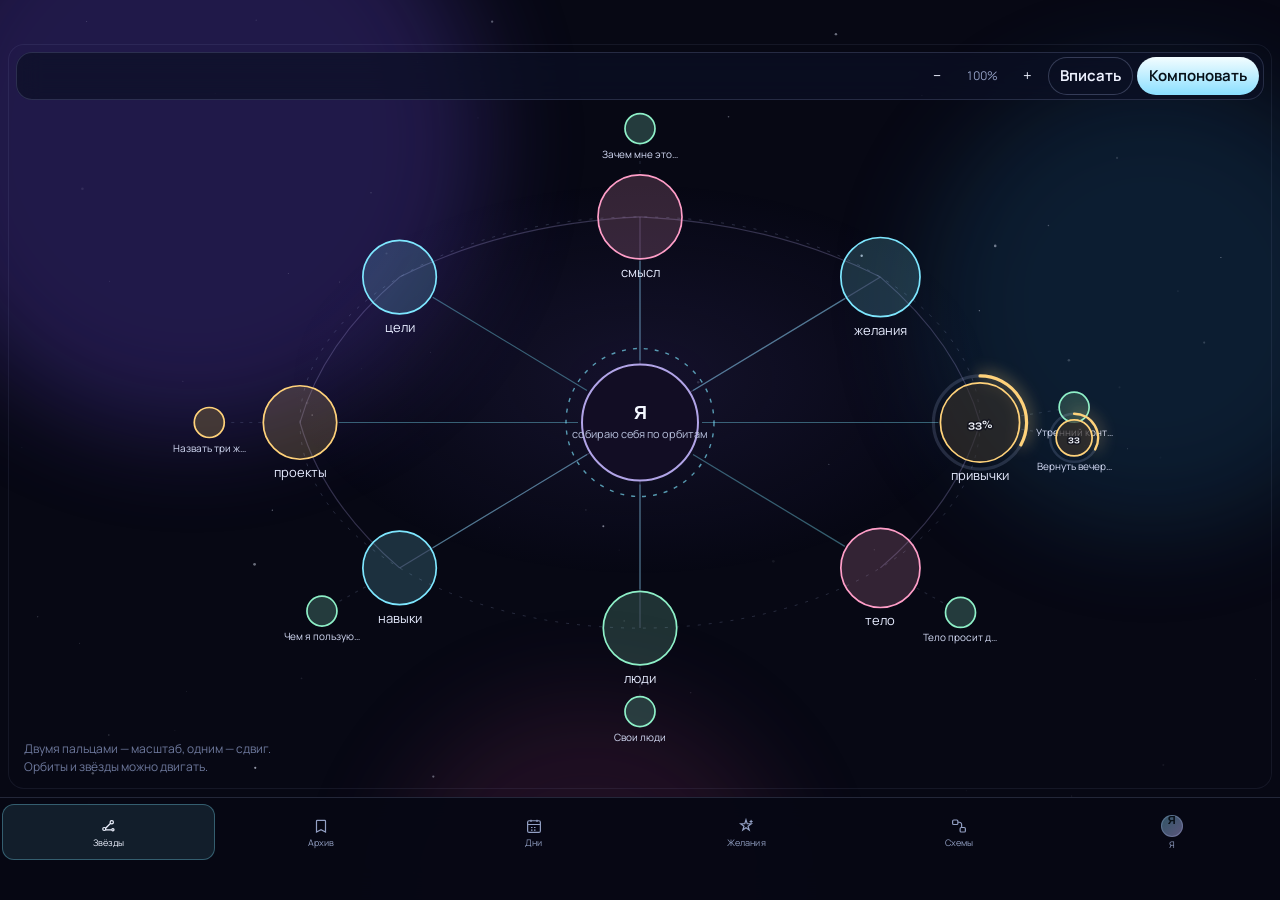
==== commit b4e0916f: "Общий редактор записей: форматирование, картинки и выбор даты на сайте - archive.js взят из Android-" ====
--- a/android/app/src/main/assets/www/index.html
+++ b/android/app/src/main/assets/www/index.html
@@ -12,6 +12,7 @@
   <link rel="preconnect" href="https://fonts.gstatic.com" crossorigin />
   <link href="https://fonts.googleapis.com/css2?family=Manrope:wght@400;500;600;700&family=Syne:wght@600;700;800&display=swap" rel="stylesheet" />
   <link rel="stylesheet" href="css/app.css" />
+  <link rel="stylesheet" href="css/editor.css" />
   <link rel="stylesheet" href="css/mobile.css" />
 </head>
 <body class="is-mobile-app">
